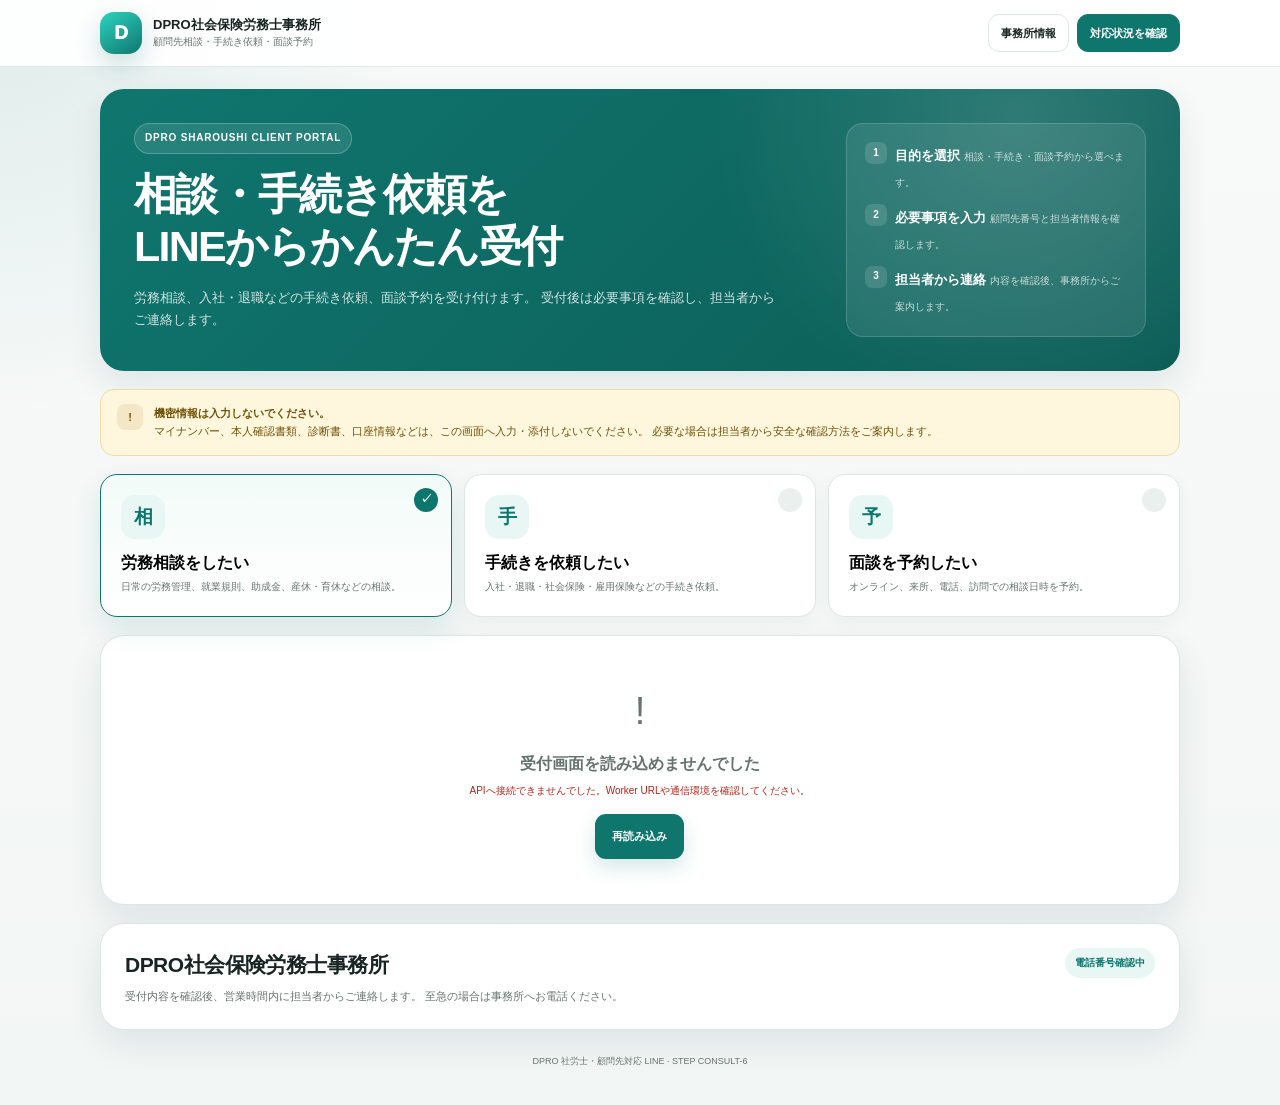
==== index.html @ cb468c81 "Add files via upload" ====
<!doctype html>
<html lang="ja">
<head>
  <meta charset="utf-8">
  <meta name="viewport" content="width=device-width, initial-scale=1, viewport-fit=cover">
  <meta name="theme-color" content="#0f766e">
  <meta name="description" content="DPRO社会保険労務士事務所の顧問先向け、労務相談・手続き依頼・面談予約受付画面です。">
  <title>DPRO 社労士・顧問先対応 LINE｜相談・手続き受付</title>
  <style>
    :root {
      color-scheme: light;
      --bg: #f3f7f7;
      --surface: #ffffff;
      --surface-soft: #f7faf9;
      --text: #172421;
      --muted: #66736f;
      --line: #dce7e4;
      --primary: #0f766e;
      --primary-dark: #0b5f58;
      --primary-soft: #e8f7f3;
      --accent: #2563eb;
      --accent-soft: #edf4ff;
      --success: #13795b;
      --success-soft: #e8f7f0;
      --warning: #a16207;
      --warning-soft: #fff7dd;
      --danger: #b42318;
      --danger-soft: #fff0ee;
      --shadow: 0 14px 34px rgba(15, 59, 54, .09);
      --radius-xl: 24px;
      --radius-lg: 18px;
      --radius-md: 13px;
      --content: 1080px;
    }

    * {
      box-sizing: border-box;
    }

    html {
      scroll-behavior: smooth;
    }

    body {
      margin: 0;
      min-width: 320px;
      background:
        radial-gradient(circle at top left, rgba(15, 118, 110, .10), transparent 26rem),
        linear-gradient(#f7faf9, #f2f6f5);
      color: var(--text);
      font-family:
        -apple-system, BlinkMacSystemFont, "Segoe UI", "Noto Sans JP",
        "Hiragino Kaku Gothic ProN", "Yu Gothic", Meiryo, sans-serif;
      line-height: 1.65;
    }

    button,
    input,
    select,
    textarea {
      font: inherit;
    }

    button,
    a,
    label {
      -webkit-tap-highlight-color: transparent;
    }

    a {
      color: inherit;
    }

    [hidden] {
      display: none !important;
    }

    .app {
      min-height: 100vh;
      padding-bottom: calc(36px + env(safe-area-inset-bottom));
    }

    .topbar {
      position: sticky;
      top: 0;
      z-index: 30;
      border-bottom: 1px solid rgba(220, 231, 228, .9);
      background: rgba(255, 255, 255, .92);
      backdrop-filter: blur(12px);
    }

    .topbar-inner {
      display: flex;
      align-items: center;
      justify-content: space-between;
      gap: 16px;
      width: min(var(--content), calc(100% - 28px));
      min-height: 66px;
      margin: 0 auto;
    }

    .brand {
      display: flex;
      align-items: center;
      gap: 11px;
      min-width: 0;
      text-decoration: none;
    }

    .brand-mark {
      display: grid;
      place-items: center;
      width: 42px;
      height: 42px;
      flex: 0 0 auto;
      border-radius: 14px;
      background: linear-gradient(145deg, #2dd4bf, #0f766e);
      color: #ffffff;
      box-shadow: 0 10px 24px rgba(15, 118, 110, .22);
      font-size: 19px;
      font-weight: 950;
    }

    .brand-copy {
      min-width: 0;
    }

    .brand-copy strong {
      display: block;
      overflow: hidden;
      font-size: 13px;
      line-height: 1.35;
      text-overflow: ellipsis;
      white-space: nowrap;
    }

    .brand-copy span {
      display: block;
      color: var(--muted);
      font-size: 10px;
    }

    .top-actions {
      display: flex;
      align-items: center;
      gap: 8px;
    }

    .top-link {
      display: inline-flex;
      align-items: center;
      gap: 7px;
      min-height: 38px;
      padding: 8px 12px;
      border: 1px solid var(--line);
      border-radius: 11px;
      background: #ffffff;
      color: var(--text);
      text-decoration: none;
      font-size: 11px;
      font-weight: 850;
    }

    .top-link.primary {
      border-color: var(--primary);
      background: var(--primary);
      color: #ffffff;
    }

    .hero {
      width: min(var(--content), calc(100% - 28px));
      margin: 22px auto 0;
      overflow: hidden;
      border-radius: var(--radius-xl);
      background:
        radial-gradient(circle at 85% 10%, rgba(255,255,255,.14), transparent 19rem),
        linear-gradient(135deg, #0f766e, #0c5d57);
      color: #ffffff;
      box-shadow: var(--shadow);
    }

    .hero-inner {
      display: grid;
      grid-template-columns: minmax(0, 1fr) 300px;
      gap: 26px;
      padding: 34px;
    }

    .hero-eyebrow {
      display: inline-flex;
      align-items: center;
      gap: 7px;
      margin-bottom: 14px;
      padding: 6px 10px;
      border: 1px solid rgba(255,255,255,.23);
      border-radius: 999px;
      background: rgba(255,255,255,.1);
      font-size: 10px;
      font-weight: 850;
      letter-spacing: .08em;
    }

    .hero h1 {
      margin: 0;
      font-size: clamp(27px, 4vw, 43px);
      line-height: 1.22;
      letter-spacing: -.04em;
    }

    .hero p {
      max-width: 650px;
      margin: 15px 0 0;
      color: rgba(255,255,255,.82);
      font-size: 13px;
    }

    .hero-note {
      align-self: stretch;
      display: grid;
      gap: 9px;
      align-content: center;
      padding: 18px;
      border: 1px solid rgba(255,255,255,.16);
      border-radius: 17px;
      background: rgba(255,255,255,.09);
    }

    .hero-note strong {
      font-size: 13px;
    }

    .hero-note span {
      color: rgba(255,255,255,.74);
      font-size: 10px;
    }

    .hero-note-item {
      display: flex;
      align-items: flex-start;
      gap: 8px;
    }

    .hero-note-dot {
      display: grid;
      place-items: center;
      width: 22px;
      height: 22px;
      flex: 0 0 auto;
      border-radius: 7px;
      background: rgba(255,255,255,.13);
      font-size: 10px;
      font-weight: 900;
    }

    .content {
      width: min(var(--content), calc(100% - 28px));
      margin: 18px auto 0;
    }

    .notice {
      display: flex;
      align-items: flex-start;
      gap: 11px;
      padding: 14px 16px;
      border: 1px solid #efdca1;
      border-radius: 14px;
      background: var(--warning-soft);
      color: #705007;
      font-size: 11px;
    }

    .notice-icon {
      display: grid;
      place-items: center;
      width: 26px;
      height: 26px;
      flex: 0 0 auto;
      border-radius: 8px;
      background: rgba(161,98,7,.11);
      font-weight: 900;
    }

    .purpose-grid {
      display: grid;
      grid-template-columns: repeat(3, minmax(0, 1fr));
      gap: 12px;
      margin-top: 18px;
    }

    .purpose-card {
      position: relative;
      min-width: 0;
      padding: 20px;
      border: 1px solid var(--line);
      border-radius: 17px;
      background: var(--surface);
      box-shadow: 0 6px 18px rgba(15, 59, 54, .045);
      cursor: pointer;
      text-align: left;
      transition: transform .16s ease, border-color .16s ease, box-shadow .16s ease;
    }

    .purpose-card:hover,
    .purpose-card:focus-visible {
      transform: translateY(-2px);
      border-color: #9ecdc4;
      box-shadow: 0 12px 26px rgba(15, 59, 54, .09);
      outline: none;
    }

    .purpose-card.active {
      border-color: var(--primary);
      background: linear-gradient(180deg, #f2fbf8, #ffffff);
      box-shadow: 0 12px 28px rgba(15,118,110,.12);
    }

    .purpose-icon {
      display: grid;
      place-items: center;
      width: 44px;
      height: 44px;
      border-radius: 14px;
      background: var(--primary-soft);
      color: var(--primary);
      font-size: 19px;
      font-weight: 900;
    }

    .purpose-card h2 {
      margin: 13px 0 5px;
      font-size: 16px;
      line-height: 1.4;
    }

    .purpose-card p {
      margin: 0;
      color: var(--muted);
      font-size: 10px;
    }

    .purpose-check {
      position: absolute;
      top: 13px;
      right: 13px;
      display: grid;
      place-items: center;
      width: 24px;
      height: 24px;
      border-radius: 50%;
      background: #eaf0ee;
      color: transparent;
      font-size: 12px;
      font-weight: 900;
    }

    .purpose-card.active .purpose-check {
      background: var(--primary);
      color: #ffffff;
    }

    .panel {
      margin-top: 18px;
      padding: 24px;
      border: 1px solid var(--line);
      border-radius: var(--radius-xl);
      background: var(--surface);
      box-shadow: var(--shadow);
    }

    .panel-header {
      display: flex;
      align-items: flex-start;
      justify-content: space-between;
      gap: 16px;
      margin-bottom: 20px;
    }

    .panel-header h2 {
      margin: 0;
      font-size: 21px;
      letter-spacing: -.025em;
    }

    .panel-header p {
      margin: 5px 0 0;
      color: var(--muted);
      font-size: 11px;
    }

    .step-badge {
      display: inline-flex;
      align-items: center;
      gap: 7px;
      flex: 0 0 auto;
      padding: 7px 10px;
      border-radius: 999px;
      background: var(--primary-soft);
      color: var(--primary);
      font-size: 10px;
      font-weight: 900;
    }

    .section {
      padding: 19px 0 4px;
      border-top: 1px solid #edf2f0;
    }

    .section:first-of-type {
      padding-top: 0;
      border-top: 0;
    }

    .section-title {
      display: flex;
      align-items: center;
      gap: 9px;
      margin-bottom: 13px;
    }

    .section-number {
      display: grid;
      place-items: center;
      width: 29px;
      height: 29px;
      flex: 0 0 auto;
      border-radius: 10px;
      background: var(--primary);
      color: #ffffff;
      font-size: 11px;
      font-weight: 900;
    }

    .section-title h3 {
      margin: 0;
      font-size: 15px;
    }

    .section-title span {
      display: block;
      color: var(--muted);
      font-size: 10px;
    }

    .form-grid {
      display: grid;
      grid-template-columns: repeat(2, minmax(0, 1fr));
      gap: 14px;
    }

    .form-grid.cols-3 {
      grid-template-columns: repeat(3, minmax(0, 1fr));
    }

    .field {
      min-width: 0;
    }

    .field.full {
      grid-column: 1 / -1;
    }

    .label {
      display: flex;
      align-items: center;
      gap: 7px;
      margin-bottom: 6px;
      font-size: 11px;
      font-weight: 850;
    }

    .required {
      padding: 2px 5px;
      border-radius: 5px;
      background: var(--danger-soft);
      color: var(--danger);
      font-size: 8px;
      font-weight: 900;
    }

    .optional {
      color: var(--muted);
      font-size: 9px;
      font-weight: 700;
    }

    .input,
    .select,
    .textarea {
      width: 100%;
      border: 1px solid #cddbd7;
      border-radius: 11px;
      background: #ffffff;
      color: var(--text);
      outline: none;
      transition: border-color .15s ease, box-shadow .15s ease;
    }

    .input,
    .select {
      min-height: 45px;
      padding: 10px 12px;
    }

    .textarea {
      min-height: 120px;
      padding: 11px 12px;
      resize: vertical;
    }

    .input:focus,
    .select:focus,
    .textarea:focus {
      border-color: var(--primary);
      box-shadow: 0 0 0 3px rgba(15,118,110,.11);
    }

    .input[readonly] {
      background: #f6f8f7;
      color: var(--muted);
    }

    .help {
      margin-top: 5px;
      color: var(--muted);
      font-size: 9px;
    }

    .quick-demo {
      display: flex;
      flex-wrap: wrap;
      align-items: center;
      gap: 8px;
      margin-bottom: 13px;
      padding: 12px;
      border: 1px dashed #a9cfc7;
      border-radius: 12px;
      background: #f5fbf9;
    }

    .quick-demo strong {
      margin-right: 2px;
      font-size: 10px;
    }

    .quick-btn {
      min-height: 34px;
      padding: 7px 10px;
      border: 1px solid #b9d7d1;
      border-radius: 9px;
      background: #ffffff;
      color: var(--primary-dark);
      cursor: pointer;
      font-size: 9px;
      font-weight: 850;
    }

    .quick-btn:hover {
      border-color: var(--primary);
    }

    .choice-grid {
      display: grid;
      grid-template-columns: repeat(3, minmax(0, 1fr));
      gap: 9px;
    }

    .choice-item {
      position: relative;
    }

    .choice-item input {
      position: absolute;
      opacity: 0;
      pointer-events: none;
    }

    .choice-item label {
      display: flex;
      align-items: center;
      justify-content: center;
      min-height: 46px;
      padding: 9px 10px;
      border: 1px solid #d4e0dd;
      border-radius: 11px;
      background: #ffffff;
      color: var(--text);
      cursor: pointer;
      font-size: 10px;
      font-weight: 800;
      text-align: center;
      transition: .15s ease;
    }

    .choice-item input:checked + label {
      border-color: var(--primary);
      background: var(--primary-soft);
      color: var(--primary-dark);
      box-shadow: inset 0 0 0 1px var(--primary);
    }

    .choice-item input:focus-visible + label {
      outline: 3px solid rgba(37,99,235,.17);
      outline-offset: 2px;
    }

    .document-box {
      margin-top: 12px;
      padding: 15px;
      border: 1px solid #cfe4df;
      border-radius: 13px;
      background: #f5fbf9;
    }

    .document-box h4 {
      margin: 0 0 5px;
      font-size: 12px;
    }

    .document-box p {
      margin: 0;
      color: var(--muted);
      font-size: 9px;
    }

    .document-list {
      display: grid;
      gap: 7px;
      margin: 12px 0 0;
      padding: 0;
      list-style: none;
    }

    .document-list li {
      display: flex;
      align-items: flex-start;
      gap: 8px;
      padding: 9px 10px;
      border: 1px solid #dfebe8;
      border-radius: 10px;
      background: #ffffff;
      font-size: 10px;
    }

    .document-list li::before {
      content: "✓";
      display: grid;
      place-items: center;
      width: 20px;
      height: 20px;
      flex: 0 0 auto;
      border-radius: 7px;
      background: var(--primary-soft);
      color: var(--primary);
      font-size: 10px;
      font-weight: 900;
    }

    .slot-status {
      margin-top: 9px;
      color: var(--muted);
      font-size: 10px;
      font-weight: 750;
    }

    .slot-grid {
      display: grid;
      grid-template-columns: repeat(4, minmax(0, 1fr));
      gap: 8px;
      margin-top: 10px;
    }

    .slot-btn {
      min-height: 42px;
      padding: 8px;
      border: 1px solid #d4e0dd;
      border-radius: 10px;
      background: #ffffff;
      cursor: pointer;
      font-size: 10px;
      font-weight: 850;
    }

    .slot-btn:hover {
      border-color: var(--primary);
      color: var(--primary);
    }

    .slot-btn.active {
      border-color: var(--primary);
      background: var(--primary);
      color: #ffffff;
      box-shadow: 0 7px 16px rgba(15,118,110,.18);
    }

    .agreement {
      display: flex;
      align-items: flex-start;
      gap: 10px;
      margin-top: 16px;
      padding: 14px;
      border: 1px solid var(--line);
      border-radius: 12px;
      background: var(--surface-soft);
    }

    .agreement input {
      width: 18px;
      height: 18px;
      flex: 0 0 auto;
      margin-top: 2px;
      accent-color: var(--primary);
    }

    .agreement label {
      font-size: 10px;
    }

    .agreement strong {
      display: block;
      margin-bottom: 2px;
      font-size: 11px;
    }

    .action-bar {
      position: sticky;
      bottom: 12px;
      z-index: 20;
      display: flex;
      align-items: center;
      justify-content: space-between;
      gap: 14px;
      margin-top: 20px;
      padding: 13px;
      border: 1px solid rgba(220,231,228,.95);
      border-radius: 16px;
      background: rgba(255,255,255,.93);
      box-shadow: 0 12px 30px rgba(15,59,54,.12);
      backdrop-filter: blur(12px);
    }

    .action-copy strong {
      display: block;
      font-size: 12px;
    }

    .action-copy span {
      color: var(--muted);
      font-size: 9px;
    }

    .btn {
      display: inline-flex;
      align-items: center;
      justify-content: center;
      gap: 8px;
      min-height: 45px;
      padding: 10px 16px;
      border: 1px solid transparent;
      border-radius: 11px;
      cursor: pointer;
      text-decoration: none;
      font-size: 11px;
      font-weight: 900;
      transition: transform .14s ease, background .14s ease, opacity .14s ease;
    }

    .btn:hover:not(:disabled) {
      transform: translateY(-1px);
    }

    .btn:disabled {
      opacity: .56;
      cursor: not-allowed;
    }

    .btn-primary {
      background: var(--primary);
      color: #ffffff;
      box-shadow: 0 8px 20px rgba(15,118,110,.18);
    }

    .btn-primary:hover:not(:disabled) {
      background: var(--primary-dark);
    }

    .btn-light {
      border-color: var(--line);
      background: #ffffff;
      color: var(--text);
    }

    .btn-accent {
      background: var(--accent);
      color: #ffffff;
    }

    .error-box {
      margin-top: 14px;
      padding: 13px 14px;
      border: 1px solid #f1bcb6;
      border-radius: 12px;
      background: var(--danger-soft);
      color: var(--danger);
      font-size: 10px;
      font-weight: 750;
    }

    .loading-panel {
      display: grid;
      place-items: center;
      min-height: 220px;
      color: var(--muted);
      text-align: center;
    }

    .spinner {
      width: 36px;
      height: 36px;
      margin: 0 auto 12px;
      border: 4px solid #dfeae7;
      border-top-color: var(--primary);
      border-radius: 50%;
      animation: spin .85s linear infinite;
    }

    @keyframes spin {
      to { transform: rotate(360deg); }
    }

    .success-panel {
      overflow: hidden;
      margin-top: 18px;
      border: 1px solid #a7dacd;
      border-radius: var(--radius-xl);
      background: #ffffff;
      box-shadow: var(--shadow);
    }

    .success-head {
      padding: 26px;
      background: linear-gradient(135deg, #ecfaf6, #ffffff);
      text-align: center;
    }

    .success-mark {
      display: grid;
      place-items: center;
      width: 62px;
      height: 62px;
      margin: 0 auto 12px;
      border-radius: 20px;
      background: var(--success);
      color: #ffffff;
      box-shadow: 0 12px 28px rgba(19,121,91,.22);
      font-size: 27px;
      font-weight: 950;
    }

    .success-head h2 {
      margin: 0;
      font-size: 23px;
    }

    .success-head p {
      margin: 7px 0 0;
      color: var(--muted);
      font-size: 11px;
    }

    .success-body {
      padding: 22px;
    }

    .summary-grid {
      display: grid;
      grid-template-columns: repeat(2, minmax(0, 1fr));
      gap: 10px;
    }

    .summary-item {
      padding: 12px;
      border: 1px solid #e0eae7;
      border-radius: 11px;
      background: var(--surface-soft);
    }

    .summary-item span {
      display: block;
      color: var(--muted);
      font-size: 9px;
      font-weight: 750;
    }

    .summary-item strong {
      display: block;
      overflow-wrap: anywhere;
      margin-top: 3px;
      font-size: 11px;
    }

    .message-preview {
      margin-top: 14px;
      padding: 14px;
      border: 1px solid #dfe8e6;
      border-radius: 12px;
      background: #f8faf9;
    }

    .message-preview-header {
      display: flex;
      align-items: center;
      justify-content: space-between;
      gap: 10px;
      margin-bottom: 8px;
    }

    .message-preview-header strong {
      font-size: 11px;
    }

    .message-preview pre {
      margin: 0;
      white-space: pre-wrap;
      word-break: break-word;
      font: inherit;
      color: #34423f;
      font-size: 10px;
      line-height: 1.8;
    }

    .success-actions {
      display: flex;
      flex-wrap: wrap;
      gap: 9px;
      margin-top: 15px;
    }

    .footer {
      width: min(var(--content), calc(100% - 28px));
      margin: 24px auto 0;
      color: var(--muted);
      font-size: 9px;
      text-align: center;
    }

    @media (max-width: 800px) {
      .hero-inner {
        grid-template-columns: 1fr;
      }

      .hero-note {
        grid-template-columns: repeat(3, minmax(0, 1fr));
      }

      .purpose-grid {
        grid-template-columns: 1fr;
      }

      .purpose-card {
        display: grid;
        grid-template-columns: 44px minmax(0, 1fr);
        column-gap: 12px;
        align-items: center;
      }

      .purpose-card h2 {
        margin: 0 0 4px;
      }

      .purpose-card p {
        grid-column: 2;
      }

      .form-grid.cols-3 {
        grid-template-columns: 1fr 1fr;
      }

      .choice-grid {
        grid-template-columns: repeat(2, minmax(0, 1fr));
      }

      .slot-grid {
        grid-template-columns: repeat(3, minmax(0, 1fr));
      }
    }

    @media (max-width: 560px) {
      .topbar-inner {
        min-height: 60px;
      }

      .brand-copy span {
        display: none;
      }

      .top-link:not(.primary) {
        display: none;
      }

      .hero {
        margin-top: 12px;
      }

      .hero-inner {
        padding: 23px;
      }

      .hero-note {
        grid-template-columns: 1fr;
      }

      .content,
      .hero,
      .footer {
        width: min(100% - 20px, var(--content));
      }

      .panel {
        padding: 18px 15px;
        border-radius: 18px;
      }

      .panel-header {
        display: block;
      }

      .step-badge {
        margin-top: 8px;
      }

      .form-grid,
      .form-grid.cols-3 {
        grid-template-columns: 1fr;
      }

      .choice-grid {
        grid-template-columns: 1fr 1fr;
      }

      .slot-grid {
        grid-template-columns: repeat(2, minmax(0, 1fr));
      }

      .action-bar {
        display: block;
        bottom: 8px;
      }

      .action-copy {
        margin-bottom: 9px;
      }

      .action-bar .btn {
        width: 100%;
      }

      .summary-grid {
        grid-template-columns: 1fr;
      }

      .success-actions .btn {
        flex: 1 1 100%;
      }
    }
  </style>
</head>
<body>
  <div class="app">
    <header class="topbar">
      <div class="topbar-inner">
        <a class="brand" href="./index.html">
          <div class="brand-mark">D</div>
          <div class="brand-copy">
            <strong id="brand-office-name">DPRO社会保険労務士事務所</strong>
            <span>顧問先相談・手続き依頼・面談予約</span>
          </div>
        </a>

        <div class="top-actions">
          <a class="top-link" id="contact-office-link" href="#contact-info">事務所情報</a>
          <a class="top-link primary" id="member-link" href="./member.html">対応状況を確認</a>
        </div>
      </div>
    </header>

    <section class="hero">
      <div class="hero-inner">
        <div>
          <div class="hero-eyebrow">DPRO SHAROUSHI CLIENT PORTAL</div>
          <h1>相談・手続き依頼を<br>LINEからかんたん受付</h1>
          <p>
            労務相談、入社・退職などの手続き依頼、面談予約を受け付けます。
            受付後は必要事項を確認し、担当者からご連絡します。
          </p>
        </div>

        <div class="hero-note">
          <div class="hero-note-item">
            <div class="hero-note-dot">1</div>
            <div>
              <strong>目的を選択</strong>
              <span>相談・手続き・面談予約から選べます。</span>
            </div>
          </div>
          <div class="hero-note-item">
            <div class="hero-note-dot">2</div>
            <div>
              <strong>必要事項を入力</strong>
              <span>顧問先番号と担当者情報を確認します。</span>
            </div>
          </div>
          <div class="hero-note-item">
            <div class="hero-note-dot">3</div>
            <div>
              <strong>担当者から連絡</strong>
              <span>内容を確認後、事務所からご案内します。</span>
            </div>
          </div>
        </div>
      </div>
    </section>

    <main class="content">
      <div class="notice" id="privacy-notice">
        <div class="notice-icon">!</div>
        <div>
          <strong>機密情報は入力しないでください。</strong><br>
          マイナンバー、本人確認書類、診断書、口座情報などは、この画面へ入力・添付しないでください。
          必要な場合は担当者から安全な確認方法をご案内します。
        </div>
      </div>

      <section class="purpose-grid" aria-label="受付内容を選択">
        <button class="purpose-card active" type="button" data-purpose="consultation">
          <span class="purpose-check">✓</span>
          <span class="purpose-icon">相</span>
          <h2>労務相談をしたい</h2>
          <p>日常の労務管理、就業規則、助成金、産休・育休などの相談。</p>
        </button>

        <button class="purpose-card" type="button" data-purpose="procedure">
          <span class="purpose-check">✓</span>
          <span class="purpose-icon">手</span>
          <h2>手続きを依頼したい</h2>
          <p>入社・退職・社会保険・雇用保険などの手続き依頼。</p>
        </button>

        <button class="purpose-card" type="button" data-purpose="appointment">
          <span class="purpose-check">✓</span>
          <span class="purpose-icon">予</span>
          <h2>面談を予約したい</h2>
          <p>オンライン、来所、電話、訪問での相談日時を予約。</p>
        </button>
      </section>

      <section class="panel" id="main-panel">
        <div id="loading-panel" class="loading-panel">
          <div>
            <div class="spinner"></div>
            <strong>受付画面を準備しています</strong>
            <div style="margin-top:5px;font-size:10px">事務所設定を読み込んでいます。</div>
          </div>
        </div>

        <form id="request-form" hidden novalidate>
          <div class="panel-header">
            <div>
              <h2 id="form-title">労務相談受付</h2>
              <p id="form-description">相談内容を事前にお知らせください。</p>
            </div>
            <div class="step-badge" id="form-purpose-badge">労務相談</div>
          </div>

          <section class="section">
            <div class="section-title">
              <div class="section-number">1</div>
              <div>
                <h3>顧問先・ご担当者情報</h3>
                <span>顧問先番号と連絡先を入力してください。</span>
              </div>
            </div>

            <div class="quick-demo">
              <strong>営業デモ入力：</strong>
              <button class="quick-btn" type="button" data-demo-company="1">株式会社サンプル建設</button>
              <button class="quick-btn" type="button" data-demo-company="2">DPRO美容室</button>
              <button class="quick-btn" type="button" data-demo-company="3">山田商事株式会社</button>
              <button class="quick-btn" type="button" id="clear-identity-btn">入力を消去</button>
            </div>

            <div class="form-grid cols-3">
              <div class="field">
                <label class="label" for="company-code">
                  顧問先番号 <span class="required">必須</span>
                </label>
                <input class="input" id="company-code" name="company_code" autocomplete="organization" placeholder="例：SR-COMPANY-001" required>
                <div class="help">事務所から案内された顧問先番号です。</div>
              </div>

              <div class="field">
                <label class="label" for="contact-name">
                  ご担当者氏名 <span class="required">必須</span>
                </label>
                <input class="input" id="contact-name" name="contact_name" autocomplete="name" placeholder="例：佐藤 太郎" required>
              </div>

              <div class="field">
                <label class="label" for="contact-phone">
                  電話番号 <span class="required">必須</span>
                </label>
                <input class="input" id="contact-phone" name="phone" type="tel" inputmode="tel" autocomplete="tel" placeholder="例：090-9999-1111" required>
                <div class="help">ハイフンあり・なし、全角でも入力できます。</div>
              </div>

              <div class="field">
                <label class="label" for="department">
                  部署 <span class="optional">任意</span>
                </label>
                <input class="input" id="department" name="department" autocomplete="organization-title" placeholder="例：総務部">
              </div>

              <div class="field">
                <label class="label" for="position-name">
                  役職 <span class="optional">任意</span>
                </label>
                <input class="input" id="position-name" name="position_name" placeholder="例：総務課長">
              </div>

              <div class="field">
                <label class="label" for="contact-email">
                  メールアドレス <span class="optional">任意</span>
                </label>
                <input class="input" id="contact-email" name="email" type="email" autocomplete="email" placeholder="example@company.jp">
              </div>
            </div>
          </section>

          <section class="section" id="consultation-section">
            <div class="section-title">
              <div class="section-number">2</div>
              <div>
                <h3>相談内容</h3>
                <span>現在の状況と相談したい内容を入力してください。</span>
              </div>
            </div>

            <div class="form-grid">
              <div class="field">
                <label class="label" for="consultation-category">
                  相談分類 <span class="required">必須</span>
                </label>
                <select class="select" id="consultation-category" name="category_code" required>
                  <option value="">読み込み中...</option>
                </select>
              </div>

              <div class="field">
                <label class="label" for="urgency">
                  緊急度 <span class="required">必須</span>
                </label>
                <select class="select" id="urgency" name="urgency">
                  <option value="normal">通常</option>
                  <option value="high">早めに確認してほしい</option>
                  <option value="urgent">至急</option>
                  <option value="low">急ぎではない</option>
                </select>
              </div>

              <div class="field">
                <label class="label" for="preferred-response-date">
                  希望回答日 <span class="optional">任意</span>
                </label>
                <input class="input" id="preferred-response-date" name="preferred_response_date" type="date">
              </div>

              <div class="field">
                <label class="label">希望連絡方法</label>
                <div class="choice-grid">
                  <div class="choice-item">
                    <input id="contact-line" type="radio" name="preferred_contact_method" value="line" checked>
                    <label for="contact-line">LINE</label>
                  </div>
                  <div class="choice-item">
                    <input id="contact-phone-method" type="radio" name="preferred_contact_method" value="phone">
                    <label for="contact-phone-method">電話</label>
                  </div>
                  <div class="choice-item">
                    <input id="contact-meeting" type="radio" name="preferred_contact_method" value="meeting">
                    <label for="contact-meeting">面談</label>
                  </div>
                </div>
              </div>

              <div class="field full">
                <label class="label" for="consultation-title">
                  相談タイトル <span class="required">必須</span>
                </label>
                <input class="input" id="consultation-title" name="consultation_title" placeholder="例：就業規則の見直しについて" required>
              </div>

              <div class="field full">
                <label class="label" for="consultation-details">
                  相談内容 <span class="required">必須</span>
                </label>
                <textarea class="textarea" id="consultation-details" name="consultation_details" placeholder="現在の状況、確認したいこと、希望する対応時期などをご入力ください。" required></textarea>
              </div>
            </div>
          </section>

          <section class="section" id="procedure-section" hidden>
            <div class="section-title">
              <div class="section-number">2</div>
              <div>
                <h3>手続き依頼内容</h3>
                <span>手続き種別と対象者の基本情報を入力してください。</span>
              </div>
            </div>

            <div class="form-grid cols-3">
              <div class="field">
                <label class="label" for="procedure-type">
                  手続き種別 <span class="required">必須</span>
                </label>
                <select class="select" id="procedure-type" name="procedure_code">
                  <option value="">読み込み中...</option>
                </select>
              </div>

              <div class="field">
                <label class="label" for="employee-name">
                  対象者氏名 <span class="required">必須</span>
                </label>
                <input class="input" id="employee-name" name="employee_name" placeholder="例：鈴木 健">
              </div>

              <div class="field">
                <label class="label" for="employment-type">
                  雇用区分 <span class="optional">任意</span>
                </label>
                <select class="select" id="employment-type" name="employment_type">
                  <option value="">選択してください</option>
                  <option value="正社員">正社員</option>
                  <option value="契約社員">契約社員</option>
                  <option value="パート・アルバイト">パート・アルバイト</option>
                  <option value="役員">役員</option>
                  <option value="その他">その他</option>
                </select>
              </div>

              <div class="field">
                <label class="label" for="effective-date">
                  入社日・退職日・変更日 <span class="required">必須</span>
                </label>
                <input class="input" id="effective-date" name="effective_date" type="date">
              </div>

              <div class="field">
                <label class="label" for="client-due-date">
                  希望期限 <span class="optional">任意</span>
                </label>
                <input class="input" id="client-due-date" name="client_requested_due_date" type="date">
              </div>

              <div class="field">
                <label class="label" for="procedure-title">
                  依頼タイトル <span class="optional">自動入力可</span>
                </label>
                <input class="input" id="procedure-title" name="procedure_title" placeholder="例：鈴木 健様 入社手続き">
              </div>

              <div class="field full">
                <label class="label" for="procedure-details">
                  依頼内容・補足 <span class="optional">任意</span>
                </label>
                <textarea class="textarea" id="procedure-details" name="request_details" placeholder="現在分かっている内容、確認してほしいこと、準備できている情報などをご入力ください。"></textarea>
              </div>
            </div>

            <div class="document-box">
              <h4>必要事項の仮案内</h4>
              <p id="document-notice">
                以下は一般的なご案内です。対象者の状況により追加確認が必要になる場合があります。
              </p>
              <ul class="document-list" id="document-preview">
                <li>手続き種別を選択すると、主な確認事項を表示します。</li>
              </ul>
            </div>
          </section>

          <section class="section" id="appointment-section" hidden>
            <div class="section-title">
              <div class="section-number">2</div>
              <div>
                <h3>面談予約内容</h3>
                <span>相談方法、希望日、空き時間を選択してください。</span>
              </div>
            </div>

            <div class="form-grid cols-3">
              <div class="field">
                <label class="label" for="service-id">
                  相談メニュー <span class="required">必須</span>
                </label>
                <select class="select" id="service-id" name="service_id">
                  <option value="">読み込み中...</option>
                </select>
              </div>

              <div class="field">
                <label class="label" for="appointment-staff">
                  担当希望 <span class="optional">任意</span>
                </label>
                <select class="select" id="appointment-staff" name="assigned_staff_id">
                  <option value="">おまかせ</option>
                </select>
              </div>

              <div class="field">
                <label class="label" for="appointment-date">
                  希望日 <span class="required">必須</span>
                </label>
                <input class="input" id="appointment-date" name="appointment_date" type="date">
              </div>

              <div class="field full">
                <label class="label" for="appointment-agenda">
                  相談したい内容 <span class="required">必須</span>
                </label>
                <textarea class="textarea" id="appointment-agenda" name="agenda" placeholder="面談で相談したい内容をご入力ください。"></textarea>
              </div>
            </div>

            <div class="slot-status" id="slot-status">
              相談メニューと希望日を選択すると、空き時間を表示します。
            </div>
            <div class="slot-grid" id="slot-grid"></div>
          </section>

          <section class="section">
            <div class="section-title">
              <div class="section-number">3</div>
              <div>
                <h3>確認・送信</h3>
                <span>入力内容と注意事項をご確認ください。</span>
              </div>
            </div>

            <div class="agreement">
              <input id="privacy-agreement" name="privacy_agreement" type="checkbox" required>
              <label for="privacy-agreement">
                <strong>注意事項を確認しました</strong>
                マイナンバー、本人確認書類、診断書、口座情報などの高度な機密情報は入力していません。
                必要書類の案内は一般的な内容であり、最終確認は担当者が行うことに同意します。
              </label>
            </div>

            <div class="error-box" id="form-error" hidden aria-live="polite"></div>
          </section>

          <div class="action-bar">
            <div class="action-copy">
              <strong id="submit-action-title">労務相談を送信</strong>
              <span>送信後、受付番号と確認文面を表示します。</span>
            </div>
            <button class="btn btn-primary" id="submit-btn" type="submit">相談内容を送信する</button>
          </div>
        </form>
      </section>

      <section class="success-panel" id="success-panel" hidden>
        <div class="success-head">
          <div class="success-mark">✓</div>
          <h2 id="success-title">受付が完了しました</h2>
          <p id="success-description">内容を確認後、担当者からご連絡します。</p>
        </div>

        <div class="success-body">
          <div class="summary-grid" id="success-summary"></div>

          <div class="document-box" id="success-documents" hidden>
            <h4>必要事項・書類の仮案内</h4>
            <p>
              内容により追加の確認が必要になる場合があります。マイナンバー等はこの画面から送らないでください。
            </p>
            <ul class="document-list" id="success-document-list"></ul>
          </div>

          <div class="message-preview">
            <div class="message-preview-header">
              <strong>LINEで確認するための文面</strong>
              <button class="btn btn-light" id="copy-message-btn" type="button">文面をコピー</button>
            </div>
            <pre id="success-message"></pre>
          </div>

          <div class="success-actions">
            <a class="btn btn-accent" id="success-member-link" href="./member.html">対応状況を確認する</a>
            <button class="btn btn-light" id="new-request-btn" type="button">別の受付を行う</button>
            <a class="btn btn-light" id="success-home-link" href="./index.html">トップへ戻る</a>
          </div>
        </div>
      </section>

      <section class="panel" id="contact-info">
        <div class="panel-header" style="margin-bottom:0">
          <div>
            <h2 id="contact-office-name">DPRO社会保険労務士事務所</h2>
            <p>
              受付内容を確認後、営業時間内に担当者からご連絡します。
              至急の場合は事務所へお電話ください。
            </p>
          </div>
          <div class="step-badge" id="office-phone-badge">電話番号確認中</div>
        </div>
      </section>
    </main>

    <footer class="footer">
      DPRO 社労士・顧問先対応 LINE · STEP CONSULT-6
    </footer>
  </div>

  <script src="./config.js?v=CONSULT-4-CONFIG-20260714"></script>
  <script>
    (() => {
      "use strict";

      const state = {
        purpose: "consultation",
        config: null,
        options: null,
        selectedSlot: null,
        availability: null,
        submitting: false,
        lastResult: null,
      };

      const demoCompanies = {
        "1": {
          company_code: "SR-COMPANY-001",
          contact_name: "佐藤 太郎",
          phone: "090-9999-1111",
          department: "総務部",
          position_name: "総務課長",
          email: "sato@sample-kensetsu.example",
        },
        "2": {
          company_code: "SR-COMPANY-002",
          contact_name: "田中 美咲",
          phone: "090-9999-2222",
          department: "本部",
          position_name: "代表",
          email: "tanaka@dpro-salon.example",
        },
        "3": {
          company_code: "SR-COMPANY-003",
          contact_name: "山本 一郎",
          phone: "090-9999-3333",
          department: "人事部",
          position_name: "人事部長",
          email: "yamamoto@yamada-shoji.example",
        },
      };

      const documentGuides = {
        hire: [
          "氏名・ふりがな・生年月日",
          "入社日・雇用区分",
          "所定労働時間・給与などの雇用条件",
          "扶養家族の有無",
          "前職の雇用保険情報の有無",
          "マイナンバーは別途安全な方法で確認します",
        ],
        leave: [
          "氏名・退職日",
          "最終出勤日",
          "退職理由",
          "離職票希望の有無",
          "有給休暇の消化状況",
        ],
        social_insurance_join: [
          "対象者の基本情報",
          "加入予定日",
          "雇用条件",
          "扶養家族の有無",
          "マイナンバーは別途安全な方法で確認します",
        ],
        social_insurance_loss: [
          "対象者の基本情報",
          "資格喪失日",
          "退職・変更理由",
          "保険証等の返却状況",
        ],
        employment_insurance_join: [
          "対象者の基本情報",
          "入社日・雇用条件",
          "前職の雇用保険加入状況",
        ],
        employment_insurance_loss: [
          "対象者の基本情報",
          "退職日・退職理由",
          "離職票希望の有無",
        ],
        dependent_change: [
          "対象者氏名・続柄",
          "扶養開始日または削除日",
          "収入状況",
          "同居・別居の状況",
        ],
        maternity_childcare: [
          "対象者氏名",
          "出産予定日",
          "休業開始予定日",
          "復職予定日",
          "会社の連絡担当者",
        ],
        workers_compensation: [
          "対象者氏名",
          "発生日・発生場所",
          "発生状況",
          "受診状況",
          "詳細な健康情報や診断書はこの画面へ送らないでください",
        ],
        other: [
          "手続きの対象者",
          "基準となる日付",
          "現在分かっている内容",
          "希望する対応期限",
        ],
      };

      const $ = (selector) => document.querySelector(selector);
      const $$ = (selector) => [...document.querySelectorAll(selector)];

      function app() {
        if (!window.DPRO_CONSULT) {
          throw new Error("config.jsを読み込めませんでした。");
        }
        return window.DPRO_CONSULT;
      }

      function showError(message) {
        const box = $("#form-error");
        box.textContent = message;
        box.hidden = false;
        box.scrollIntoView({ behavior: "smooth", block: "center" });
      }

      function clearError() {
        $("#form-error").hidden = true;
        $("#form-error").textContent = "";
      }

      function getFormData() {
        const form = $("#request-form");
        const data = Object.fromEntries(new FormData(form).entries());

        data.company_code = data.company_code?.trim();
        data.contact_name = data.contact_name?.trim();
        data.phone = data.phone?.trim();
        data.department = data.department?.trim() || null;
        data.position_name = data.position_name?.trim() || null;
        data.email = data.email?.trim() || null;
        data.line_user_id =
          app().getQueryParam("line_user_id") ||
          app().getStoredValue(app().STORAGE_KEYS.LINE_USER_ID) ||
          null;

        return data;
      }

      function setPurpose(purpose, options = {}) {
        state.purpose = purpose;
        state.selectedSlot = null;
        state.availability = null;

        $$(".purpose-card").forEach((card) => {
          card.classList.toggle("active", card.dataset.purpose === purpose);
        });

        $("#consultation-section").hidden = purpose !== "consultation";
        $("#procedure-section").hidden = purpose !== "procedure";
        $("#appointment-section").hidden = purpose !== "appointment";

        const texts = {
          consultation: {
            title: "労務相談受付",
            description: "相談内容を事前にお知らせください。",
            badge: "労務相談",
            action: "労務相談を送信",
            button: "相談内容を送信する",
          },
          procedure: {
            title: "手続き依頼受付",
            description: "入社・退職などの手続き内容をお知らせください。",
            badge: "手続き依頼",
            action: "手続き依頼を送信",
            button: "手続き依頼を送信する",
          },
          appointment: {
            title: "面談予約受付",
            description: "相談方法と空き時間を選択してください。",
            badge: "面談予約",
            action: "面談予約を送信",
            button: "面談予約を送信する",
          },
        };

        const text = texts[purpose];
        $("#form-title").textContent = text.title;
        $("#form-description").textContent = text.description;
        $("#form-purpose-badge").textContent = text.badge;
        $("#submit-action-title").textContent = text.action;
        $("#submit-btn").textContent = text.button;

        if (!options.noScroll) {
          $("#main-panel").scrollIntoView({ behavior: "smooth", block: "start" });
        }

        clearError();
      }

      function fillDemoCompany(key) {
        const demo = demoCompanies[key];
        if (!demo) return;

        $("#company-code").value = demo.company_code;
        $("#contact-name").value = demo.contact_name;
        $("#contact-phone").value = demo.phone;
        $("#department").value = demo.department;
        $("#position-name").value = demo.position_name;
        $("#contact-email").value = demo.email;

        app().showToast("営業デモ用の顧問先情報を入力しました。", {
          type: "info",
        });
      }

      function clearIdentity() {
        [
          "#company-code",
          "#contact-name",
          "#contact-phone",
          "#department",
          "#position-name",
          "#contact-email",
        ].forEach((selector) => {
          $(selector).value = "";
        });

        app().showToast("顧問先情報を消去しました。", { type: "warning" });
      }

      function renderOptions() {
        const consultationSelect = $("#consultation-category");
        consultationSelect.innerHTML = `
          <option value="">相談分類を選択してください</option>
          ${(state.options.consultation_categories || [])
            .map(
              (item) =>
                `<option value="${app().escapeHtml(item.category_code)}">${app().escapeHtml(item.category_name)}</option>`
            )
            .join("")}
        `;

        const procedureSelect = $("#procedure-type");
        procedureSelect.innerHTML = `
          <option value="">手続き種別を選択してください</option>
          ${(state.options.procedure_types || [])
            .map(
              (item) =>
                `<option value="${app().escapeHtml(item.procedure_code)}">${app().escapeHtml(item.procedure_name)}</option>`
            )
            .join("")}
        `;

        const serviceSelect = $("#service-id");
        serviceSelect.innerHTML = `
          <option value="">相談メニューを選択してください</option>
          ${(state.options.services || [])
            .map(
              (item) =>
                `<option value="${app().escapeHtml(item.id)}" data-method="${app().escapeHtml(item.consultation_method)}">${app().escapeHtml(item.service_name)}</option>`
            )
            .join("")}
        `;

        const staffSelect = $("#appointment-staff");
        staffSelect.innerHTML = `
          <option value="">おまかせ</option>
          ${(state.options.staff || [])
            .map(
              (item) =>
                `<option value="${app().escapeHtml(item.id)}">${app().escapeHtml(item.staff_name)}</option>`
            )
            .join("")}
        `;
      }

      function renderDocumentGuide() {
        const code = $("#procedure-type").value;
        const list = documentGuides[code] || [
          "手続き種別を選択すると、主な確認事項を表示します。",
        ];

        $("#document-preview").innerHTML = list
          .map((item) => `<li>${app().escapeHtml(item)}</li>`)
          .join("");
      }

      async function loadAvailability() {
        const serviceId = $("#service-id").value;
        const date = $("#appointment-date").value;
        const staffId = $("#appointment-staff").value;

        state.selectedSlot = null;
        state.availability = null;
        $("#slot-grid").innerHTML = "";

        if (!serviceId || !date) {
          $("#slot-status").textContent =
            "相談メニューと希望日を選択すると、空き時間を表示します。";
          return;
        }

        if (app().isPastDate(date)) {
          $("#slot-status").textContent = "過去の日付は選択できません。";
          return;
        }

        $("#slot-status").textContent = "空き時間を確認しています...";

        try {
          const result = await app().apiFetch(
            app().API_ENDPOINTS.PUBLIC_AVAILABILITY,
            {
              query: {
                service_id: serviceId,
                date,
                staff_id: staffId || undefined,
              },
            }
          );

          state.availability = result;
          const slots = result.slots || [];

          if (!result.is_open) {
            $("#slot-status").textContent =
              result.reason || "この日は受付していません。";
            return;
          }

          if (slots.length === 0) {
            $("#slot-status").textContent =
              result.reason || "選択できる空き時間がありません。";
            return;
          }

          $("#slot-status").textContent =
            `${slots.length}件の空き時間があります。希望時間を選択してください。`;

          $("#slot-grid").innerHTML = slots
            .map(
              (slot, index) => `
                <button
                  class="slot-btn"
                  type="button"
                  data-slot-index="${index}"
                >
                  ${app().escapeHtml(slot.time)}
                </button>
              `
            )
            .join("");
        } catch (error) {
          $("#slot-status").textContent =
            error?.message || "空き時間を取得できませんでした。";
        }
      }

      function selectSlot(index) {
        const slot = state.availability?.slots?.[Number(index)];
        if (!slot) return;

        state.selectedSlot = slot;

        $$(".slot-btn").forEach((button) => {
          button.classList.toggle(
            "active",
            Number(button.dataset.slotIndex) === Number(index)
          );
        });

        $("#slot-status").textContent =
          `${app().formatDate(slot.start_at)} ${app().formatTime(slot.start_at)}を選択中です。`;
      }

      function validateCommon(data) {
        if (!data.company_code) {
          throw new Error("顧問先番号を入力してください。");
        }
        if (!data.contact_name) {
          throw new Error("ご担当者氏名を入力してください。");
        }
        if (!data.phone) {
          throw new Error("電話番号を入力してください。");
        }
        if (!app().normalizePhone(data.phone)) {
          throw new Error("電話番号を確認してください。");
        }
        if (!$("#privacy-agreement").checked) {
          throw new Error("注意事項を確認し、同意欄へチェックしてください。");
        }
      }

      function buildConsultationPayload(data) {
        validateCommon(data);

        if (!data.category_code) {
          throw new Error("相談分類を選択してください。");
        }
        if (!data.consultation_title?.trim()) {
          throw new Error("相談タイトルを入力してください。");
        }
        if (!data.consultation_details?.trim()) {
          throw new Error("相談内容を入力してください。");
        }

        return {
          company_code: data.company_code,
          contact_name: data.contact_name,
          phone: data.phone,
          department: data.department,
          position_name: data.position_name,
          email: data.email,
          line_user_id: data.line_user_id,
          category_code: data.category_code,
          title: data.consultation_title.trim(),
          consultation_details: data.consultation_details.trim(),
          urgency: data.urgency || "normal",
          preferred_response_date: data.preferred_response_date || null,
          preferred_contact_method:
            data.preferred_contact_method || "line",
        };
      }

      function buildProcedurePayload(data) {
        validateCommon(data);

        if (!data.procedure_code) {
          throw new Error("手続き種別を選択してください。");
        }
        if (!data.employee_name?.trim()) {
          throw new Error("手続き対象者氏名を入力してください。");
        }
        if (!data.effective_date) {
          throw new Error("入社日・退職日・変更日を入力してください。");
        }

        const procedureName =
          $("#procedure-type").selectedOptions[0]?.textContent || "手続き";

        return {
          company_code: data.company_code,
          contact_name: data.contact_name,
          phone: data.phone,
          department: data.department,
          position_name: data.position_name,
          email: data.email,
          line_user_id: data.line_user_id,
          procedure_code: data.procedure_code,
          employee_name: data.employee_name.trim(),
          employment_type: data.employment_type || null,
          effective_date: data.effective_date,
          client_requested_due_date: data.client_requested_due_date || null,
          title:
            data.procedure_title?.trim() ||
            `${data.employee_name.trim()}様 ${procedureName}`,
          request_details: data.request_details?.trim() || null,
        };
      }

      function buildAppointmentPayload(data) {
        validateCommon(data);

        if (!data.service_id) {
          throw new Error("相談メニューを選択してください。");
        }
        if (!state.selectedSlot) {
          throw new Error("空き時間を選択してください。");
        }
        if (!data.agenda?.trim()) {
          throw new Error("相談したい内容を入力してください。");
        }

        const selectedOption = $("#service-id").selectedOptions[0];

        return {
          company_code: data.company_code,
          contact_name: data.contact_name,
          phone: data.phone,
          department: data.department,
          position_name: data.position_name,
          email: data.email,
          line_user_id: data.line_user_id,
          service_id: data.service_id,
          assigned_staff_id: data.assigned_staff_id || null,
          method: selectedOption?.dataset.method || "online",
          start_at: state.selectedSlot.start_at,
          end_at: state.selectedSlot.end_at,
          agenda: data.agenda.trim(),
          customer_notes: null,
        };
      }

      function createMemberUrl(data) {
        return app().buildPageUrl("MEMBER", {
          company_code: data.company_code,
          phone: app().normalizePhone(data.phone),
          line_user_id: data.line_user_id || undefined,
        });
      }

      function saveIdentity(data) {
        app().setStoredValue(app().STORAGE_KEYS.COMPANY_CODE, data.company_code);
        app().setStoredValue(
          app().STORAGE_KEYS.CONTACT_PHONE,
          app().normalizePhone(data.phone)
        );

        if (data.line_user_id) {
          app().setStoredValue(
            app().STORAGE_KEYS.LINE_USER_ID,
            data.line_user_id
          );
        }
      }

      function formatSuccessMessage(result, data) {
        if (state.purpose === "consultation") {
          const item = result.consultation;
          return `${data.contact_name}様

労務相談を受け付けました。
受付番号：${item.consultation_code}
相談内容：${item.title}
現在の状況：${item.status_label}

内容を確認し、担当者よりご連絡いたします。`;
        }

        if (state.purpose === "procedure") {
          const item = result.procedure_request;
          return `${data.contact_name}様

手続き依頼を受け付けました。
受付番号：${item.procedure_request_code}
依頼内容：${item.title}
現在の状況：${item.status_label}

必要事項を確認し、担当者よりご連絡いたします。
マイナンバー等の高度な機密情報は、この画面やLINEへ送信しないでください。`;
        }

        const item = result.appointment;
        return `${data.contact_name}様

面談予約を受け付けました。
予約番号：${item.appointment_code}
相談メニュー：${item.service_name}
日時：${app().formatDateTime(item.start_at)}
方法：${item.method}
現在の状況：${item.status_label}

内容を確認し、担当者よりご連絡いたします。`;
      }

      function showSuccess(result, data) {
        state.lastResult = { result, data };

        $("#main-panel").hidden = true;
        $("#success-panel").hidden = false;

        const summary = [];

        if (state.purpose === "consultation") {
          const item = result.consultation;
          $("#success-title").textContent = "労務相談を受け付けました";
          $("#success-description").textContent =
            "内容を確認後、担当者からご連絡します。";
          summary.push(
            ["受付番号", item.consultation_code],
            ["相談タイトル", item.title],
            ["現在の状況", item.status_label],
            ["顧問先", item.company_name],
            ["ご担当者", item.contact_name]
          );
        } else if (state.purpose === "procedure") {
          const item = result.procedure_request;
          $("#success-title").textContent = "手続き依頼を受け付けました";
          $("#success-description").textContent =
            "必要事項を確認後、担当者からご連絡します。";
          summary.push(
            ["受付番号", item.procedure_request_code],
            ["依頼内容", item.title],
            ["現在の状況", item.status_label],
            ["事務所期限目安", app().formatDate(item.office_due_date)],
            ["顧問先", item.company_name],
            ["ご担当者", item.contact_name]
          );

          const documents = result.required_documents || [];
          if (documents.length > 0) {
            $("#success-documents").hidden = false;
            $("#success-document-list").innerHTML = documents
              .map(
                (document) =>
                  `<li><div><strong>${app().escapeHtml(document.document_name)}</strong>${
                    document.description
                      ? `<br><span style="color:var(--muted)">${app().escapeHtml(document.description)}</span>`
                      : ""
                  }${
                    document.notice
                      ? `<br><span style="color:var(--danger)">${app().escapeHtml(document.notice)}</span>`
                      : ""
                  }</div></li>`
              )
              .join("");
          } else {
            $("#success-documents").hidden = true;
          }
        } else {
          const item = result.appointment;
          $("#success-title").textContent = "面談予約を受け付けました";
          $("#success-description").textContent =
            "予約内容を確認後、担当者からご連絡します。";
          summary.push(
            ["予約番号", item.appointment_code],
            ["相談メニュー", item.service_name],
            ["日時", app().formatDateTime(item.start_at)],
            ["相談方法", item.method],
            ["現在の状況", item.status_label],
            ["ご担当者", item.contact_name]
          );
          $("#success-documents").hidden = true;
        }

        $("#success-summary").innerHTML = summary
          .map(
            ([label, value]) => `
              <div class="summary-item">
                <span>${app().escapeHtml(label)}</span>
                <strong>${app().escapeHtml(value ?? "—")}</strong>
              </div>
            `
          )
          .join("");

        const message = formatSuccessMessage(result, data);
        $("#success-message").textContent = message;

        const memberUrl = createMemberUrl(data);
        $("#success-member-link").href = memberUrl;
        $("#member-link").href = memberUrl;

        $("#success-panel").scrollIntoView({
          behavior: "smooth",
          block: "start",
        });
      }

      async function submitForm(event) {
        event.preventDefault();
        if (state.submitting) return;

        clearError();

        try {
          const data = getFormData();
          let endpoint;
          let payload;

          if (state.purpose === "consultation") {
            endpoint = app().API_ENDPOINTS.PUBLIC_CONSULTATIONS;
            payload = buildConsultationPayload(data);
          } else if (state.purpose === "procedure") {
            endpoint = app().API_ENDPOINTS.PUBLIC_PROCEDURE_REQUESTS;
            payload = buildProcedurePayload(data);
          } else {
            endpoint = app().API_ENDPOINTS.PUBLIC_APPOINTMENTS;
            payload = buildAppointmentPayload(data);
          }

          state.submitting = true;
          app().setButtonLoading($("#submit-btn"), true, {
            loadingText: "送信中...",
          });

          const result = await app().apiFetch(endpoint, {
            method: "POST",
            body: payload,
            timeoutMs: 30000,
          });

          saveIdentity(data);
          showSuccess(result, data);
          app().showToast(result.message || "受付が完了しました。");
        } catch (error) {
          showError(error?.message || "送信できませんでした。");
          app().showToast(error?.message || "送信できませんでした。", {
            type: "error",
          });
        } finally {
          state.submitting = false;
          app().setButtonLoading($("#submit-btn"), false);
        }
      }

      function resetFormForNewRequest() {
        $("#success-panel").hidden = true;
        $("#main-panel").hidden = false;
        $("#request-form").reset();

        const savedCompanyCode = app().getStoredValue(
          app().STORAGE_KEYS.COMPANY_CODE
        );
        const savedPhone = app().getStoredValue(
          app().STORAGE_KEYS.CONTACT_PHONE
        );

        $("#company-code").value = savedCompanyCode;
        $("#contact-phone").value = savedPhone;
        $("#preferred-response-date").min = app().todayJst();
        $("#appointment-date").min = app().todayJst();
        $("#slot-grid").innerHTML = "";
        $("#slot-status").textContent =
          "相談メニューと希望日を選択すると、空き時間を表示します。";
        state.selectedSlot = null;
        state.availability = null;
        state.lastResult = null;
        clearError();
        setPurpose(state.purpose, { noScroll: true });

        $("#main-panel").scrollIntoView({ behavior: "smooth", block: "start" });
      }

      function bindEvents() {
        $$(".purpose-card").forEach((card) => {
          card.addEventListener("click", () => {
            setPurpose(card.dataset.purpose);
          });
        });

        $$("[data-demo-company]").forEach((button) => {
          button.addEventListener("click", () => {
            fillDemoCompany(button.dataset.demoCompany);
          });
        });

        $("#clear-identity-btn").addEventListener("click", clearIdentity);
        $("#procedure-type").addEventListener("change", renderDocumentGuide);

        ["#service-id", "#appointment-date", "#appointment-staff"].forEach(
          (selector) => {
            $(selector).addEventListener("change", loadAvailability);
          }
        );

        $("#slot-grid").addEventListener("click", (event) => {
          const button = event.target.closest("[data-slot-index]");
          if (button) {
            selectSlot(button.dataset.slotIndex);
          }
        });

        $("#request-form").addEventListener("submit", submitForm);

        $("#copy-message-btn").addEventListener("click", async () => {
          try {
            await app().copyText($("#success-message").textContent);
            app().showToast("確認文面をコピーしました。");
          } catch (error) {
            app().showToast(error?.message || "コピーできませんでした。", {
              type: "error",
            });
          }
        });

        $("#new-request-btn").addEventListener("click", resetFormForNewRequest);

        $("#contact-phone").addEventListener("blur", (event) => {
          const value = app().formatPhone(event.target.value);
          if (value) event.target.value = value;
        });
      }

      async function bootstrap() {
        try {
          state.config = await app().apiFetch(
            app().API_ENDPOINTS.PUBLIC_CONFIG
          );
          state.options = await app().apiFetch(
            app().API_ENDPOINTS.PUBLIC_OPTIONS
          );

          renderOptions();
          bindEvents();

          const office = state.config.office || {};
          $("#brand-office-name").textContent =
            office.display_name || office.office_name || app().OFFICE_NAME;
          $("#contact-office-name").textContent =
            office.office_name || app().OFFICE_NAME;
          $("#privacy-notice").innerHTML = `
            <div class="notice-icon">!</div>
            <div>
              <strong>機密情報は入力しないでください。</strong><br>
              ${app().escapeHtml(
                state.config.settings?.privacy_notice ||
                  "マイナンバー、本人確認書類、診断書などの高度な機密情報は、この画面へ入力・添付しないでください。"
              )}
            </div>
          `;

          $("#document-notice").textContent =
            state.config.settings?.required_document_notice ||
            "以下は一般的なご案内です。対象者の状況により追加確認が必要になる場合があります。";

          const phoneText = office.phone
            ? `電話 ${app().formatPhone(office.phone)}`
            : "LINEでお問い合わせください";
          $("#office-phone-badge").textContent = phoneText;

          const savedCompanyCode =
            app().getStoredValue(app().STORAGE_KEYS.COMPANY_CODE) ||
            app().getQueryParam("company_code");
          const savedPhone =
            app().getStoredValue(app().STORAGE_KEYS.CONTACT_PHONE) ||
            app().getQueryParam("phone");

          if (savedCompanyCode) $("#company-code").value = savedCompanyCode;
          if (savedPhone) $("#contact-phone").value = app().formatPhone(savedPhone);

          $("#preferred-response-date").min = app().todayJst();
          $("#appointment-date").min = app().todayJst();
          $("#appointment-date").max = app().addDays(
            app().todayJst(),
            state.config.settings?.public_booking_days_ahead || 60
          );

          const purpose = app().getQueryParam("purpose", "consultation");
          setPurpose(
            ["consultation", "procedure", "appointment"].includes(purpose)
              ? purpose
              : "consultation",
            { noScroll: true }
          );

          $("#loading-panel").hidden = true;
          $("#request-form").hidden = false;
        } catch (error) {
          $("#loading-panel").innerHTML = `
            <div>
              <div style="font-size:38px;margin-bottom:8px">!</div>
              <strong>受付画面を読み込めませんでした</strong>
              <div style="margin-top:6px;font-size:10px;color:var(--danger)">
                ${app().escapeHtml(error?.message || "通信環境を確認してください。")}
              </div>
              <button class="btn btn-primary" type="button" style="margin-top:14px" onclick="location.reload()">
                再読み込み
              </button>
            </div>
          `;
        }
      }

      if (document.readyState === "loading") {
        document.addEventListener("DOMContentLoaded", bootstrap, {
          once: true,
        });
      } else {
        bootstrap();
      }
    })();
  </script>
</body>
</html>
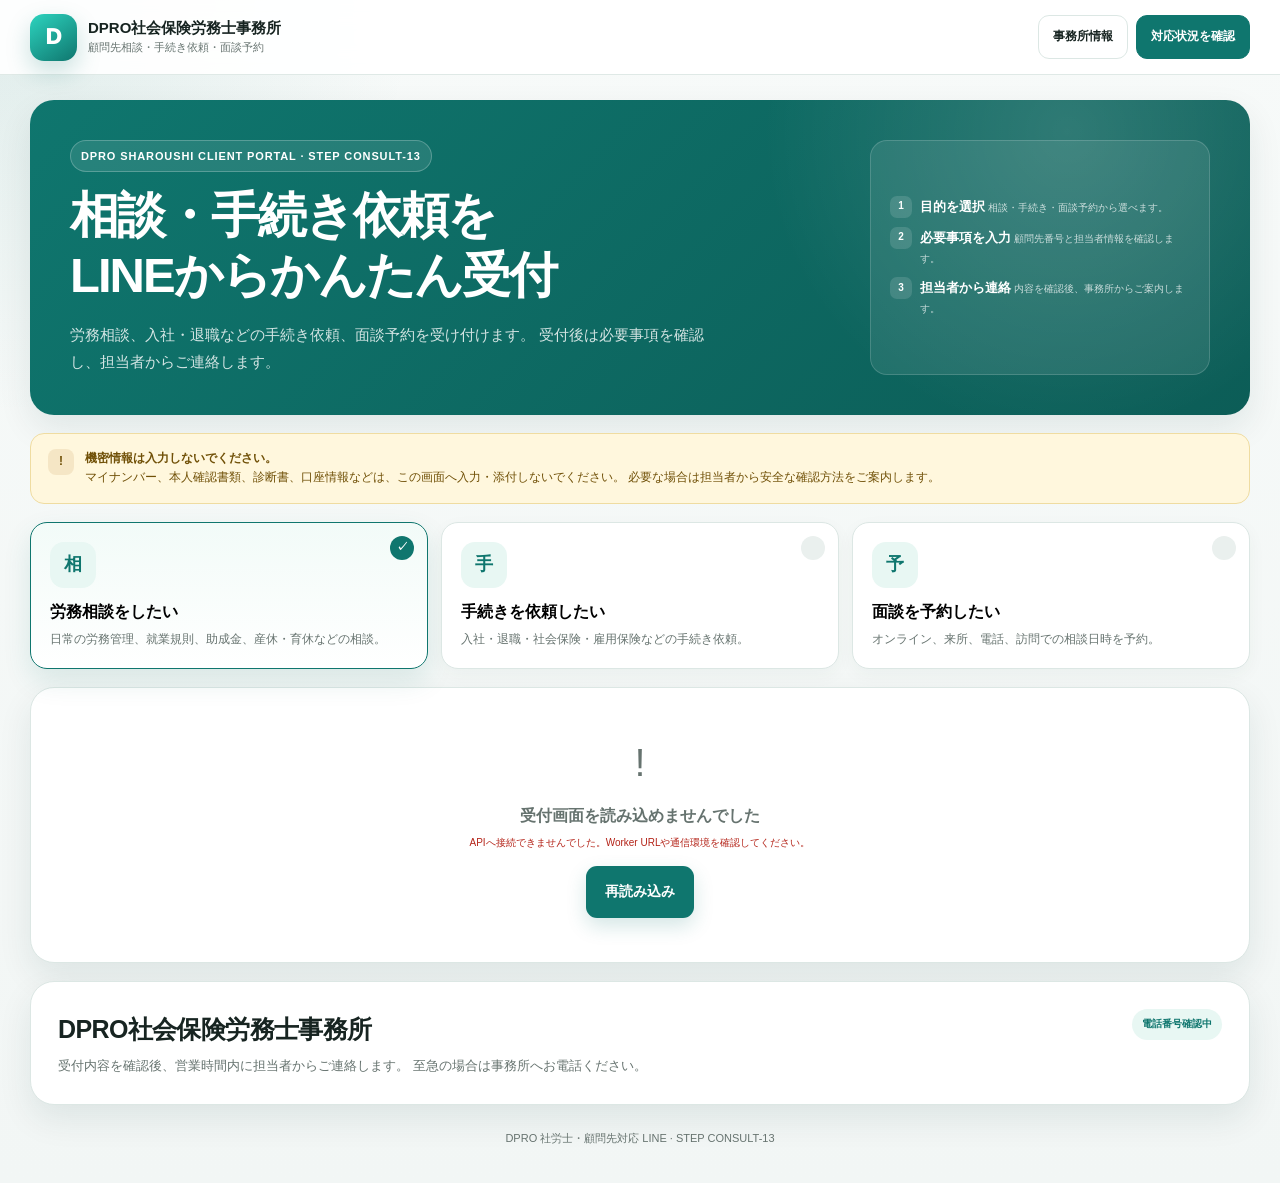
==== commit 2e210509: "Add files via upload" ====
--- a/index.html
+++ b/index.html
@@ -1062,6 +1062,250 @@
         flex: 1 1 100%;
       }
     }
+  
+    /* =========================================================
+       STEP CONSULT-13
+       全画面視認性統一：顧問先受付トップ
+       ========================================================= */
+
+    :root {
+      --content: 1220px;
+    }
+
+    body {
+      font-size: 16px;
+    }
+
+    .topbar-inner {
+      min-height: 74px;
+    }
+
+    .brand-mark {
+      width: 47px;
+      height: 47px;
+      font-size: 22px;
+    }
+
+    .brand-copy strong {
+      font-size: 15px;
+    }
+
+    .brand-copy span {
+      font-size: 11px;
+    }
+
+    .top-link {
+      min-height: 44px;
+      padding: 9px 14px;
+      font-size: 12px;
+    }
+
+    .hero {
+      margin-top: 25px;
+    }
+
+    .hero-inner {
+      grid-template-columns: minmax(0, 1fr) 340px;
+      padding: 40px;
+    }
+
+    .hero-eyebrow {
+      font-size: 11px;
+    }
+
+    .hero h1 {
+      font-size: clamp(34px, 4vw, 49px);
+    }
+
+    .hero p {
+      font-size: 15px;
+      line-height: 1.8;
+    }
+
+    .hero-note {
+      padding: 19px;
+    }
+
+    .hero-note-item {
+      font-size: 12px;
+    }
+
+    .notice {
+      padding: 15px 17px;
+      font-size: 12px;
+    }
+
+    .purpose-grid {
+      gap: 13px;
+    }
+
+    .purpose-card {
+      min-height: 140px;
+      padding: 19px;
+    }
+
+    .purpose-icon {
+      width: 46px;
+      height: 46px;
+      font-size: 18px;
+    }
+
+    .purpose-card strong {
+      font-size: 17px;
+    }
+
+    .purpose-card p {
+      font-size: 12px;
+      line-height: 1.7;
+    }
+
+    .panel {
+      padding: 27px;
+    }
+
+    .panel-header h2 {
+      font-size: 25px;
+    }
+
+    .panel-header p {
+      font-size: 13px;
+    }
+
+    .section {
+      margin-top: 24px;
+    }
+
+    .section-number {
+      width: 35px;
+      height: 35px;
+      font-size: 14px;
+    }
+
+    .section-title strong {
+      font-size: 18px;
+    }
+
+    .section-title span {
+      font-size: 11px;
+    }
+
+    .quick-demo {
+      padding: 15px;
+    }
+
+    .quick-demo strong {
+      font-size: 12px;
+    }
+
+    .quick-btn {
+      min-height: 40px;
+      font-size: 11px;
+    }
+
+    .label {
+      font-size: 13px;
+    }
+
+    .help {
+      font-size: 11px;
+      line-height: 1.7;
+    }
+
+    .input,
+    .select {
+      min-height: 54px;
+      padding: 11px 14px;
+      font-size: 16px;
+    }
+
+    .textarea {
+      min-height: 145px;
+      padding: 13px 14px;
+      font-size: 16px;
+      line-height: 1.8;
+    }
+
+    .choice-item {
+      min-height: 54px;
+      font-size: 13px;
+    }
+
+    .document-box {
+      padding: 17px;
+    }
+
+    .document-list {
+      font-size: 12px;
+    }
+
+    .agreement {
+      padding: 17px;
+      font-size: 12px;
+      line-height: 1.75;
+    }
+
+    .action-bar {
+      padding: 18px;
+    }
+
+    .action-copy strong {
+      font-size: 15px;
+    }
+
+    .action-copy span {
+      font-size: 11px;
+    }
+
+    .btn {
+      min-height: 52px;
+      padding: 11px 18px;
+      font-size: 14px;
+    }
+
+    .footer {
+      font-size: 11px;
+    }
+
+    @media (max-width: 760px) {
+      :root {
+        --content: 100%;
+      }
+
+      body {
+        font-size: 16px;
+      }
+
+      .hero-inner {
+        padding: 25px 20px;
+      }
+
+      .hero h1 {
+        font-size: 31px;
+      }
+
+      .hero p {
+        font-size: 14px;
+      }
+
+      .panel {
+        padding: 21px 16px;
+      }
+
+      .panel-header h2 {
+        font-size: 22px;
+      }
+
+      .purpose-card strong {
+        font-size: 16px;
+      }
+
+      .input,
+      .select,
+      .textarea {
+        font-size: 16px;
+      }
+    }
+
   </style>
 </head>
 <body>
@@ -1086,7 +1330,7 @@
     <section class="hero">
       <div class="hero-inner">
         <div>
-          <div class="hero-eyebrow">DPRO SHAROUSHI CLIENT PORTAL</div>
+          <div class="hero-eyebrow">DPRO SHAROUSHI CLIENT PORTAL · STEP CONSULT-13</div>
           <h1>相談・手続き依頼を<br>LINEからかんたん受付</h1>
           <p>
             労務相談、入社・退職などの手続き依頼、面談予約を受け付けます。
@@ -1516,7 +1760,7 @@
     </main>
 
     <footer class="footer">
-      DPRO 社労士・顧問先対応 LINE · STEP CONSULT-6
+      DPRO 社労士・顧問先対応 LINE · STEP CONSULT-13
     </footer>
   </div>
 
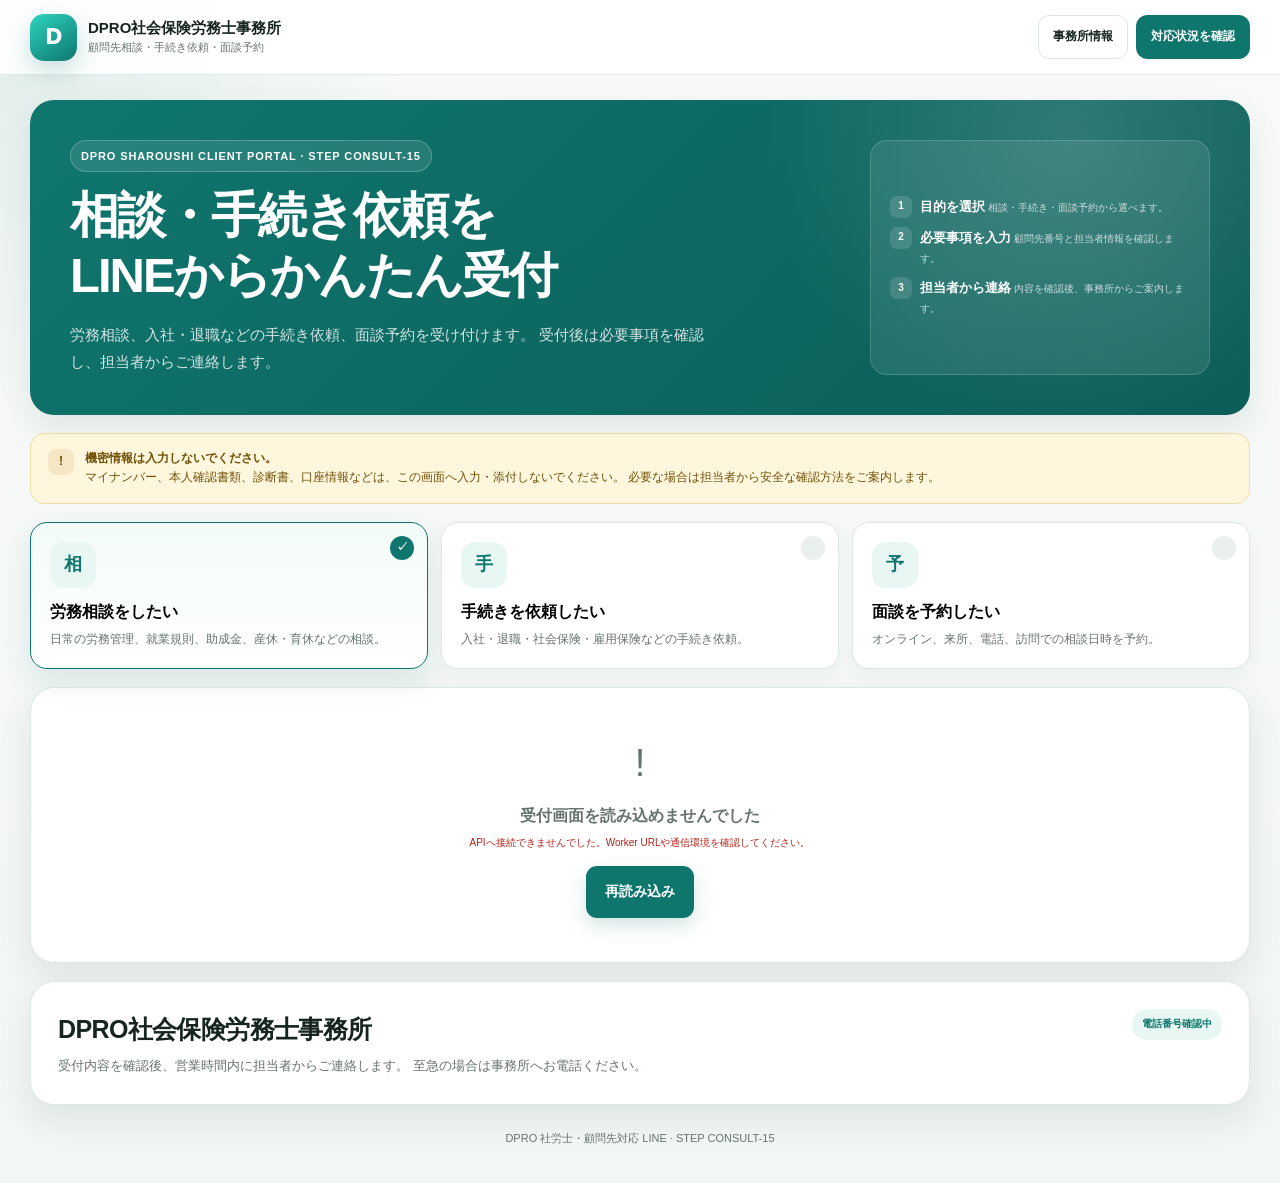
==== commit 600f33b9: "Add files via upload" ====
--- a/index.html
+++ b/index.html
@@ -1064,7 +1064,7 @@
     }
   
     /* =========================================================
-       STEP CONSULT-13
+       STEP CONSULT-15
        全画面視認性統一：顧問先受付トップ
        ========================================================= */
 
@@ -1303,6 +1303,53 @@
       .select,
       .textarea {
         font-size: 16px;
+      }
+    }
+
+  
+
+    /* =========================================================
+       STEP CONSULT-15
+       スマホ表示：ヒーロー2列崩れ修正
+       ========================================================= */
+
+    @media (max-width: 800px) {
+      .hero-inner {
+        grid-template-columns: minmax(0, 1fr);
+        gap: 18px;
+      }
+
+      .hero-inner > * {
+        min-width: 0;
+      }
+
+      .hero h1,
+      .hero p,
+      .hero-note strong,
+      .hero-note span {
+        word-break: normal;
+        overflow-wrap: anywhere;
+      }
+
+      .hero-note {
+        width: 100%;
+        min-width: 0;
+        grid-template-columns: repeat(3, minmax(0, 1fr));
+      }
+    }
+
+    @media (max-width: 560px) {
+      .hero-inner {
+        padding: 24px 19px;
+      }
+
+      .hero h1 {
+        font-size: 30px;
+        line-height: 1.28;
+      }
+
+      .hero-note {
+        grid-template-columns: minmax(0, 1fr);
       }
     }
 
@@ -1330,7 +1377,7 @@
     <section class="hero">
       <div class="hero-inner">
         <div>
-          <div class="hero-eyebrow">DPRO SHAROUSHI CLIENT PORTAL · STEP CONSULT-13</div>
+          <div class="hero-eyebrow">DPRO SHAROUSHI CLIENT PORTAL · STEP CONSULT-15</div>
           <h1>相談・手続き依頼を<br>LINEからかんたん受付</h1>
           <p>
             労務相談、入社・退職などの手続き依頼、面談予約を受け付けます。
@@ -1760,7 +1807,7 @@
     </main>
 
     <footer class="footer">
-      DPRO 社労士・顧問先対応 LINE · STEP CONSULT-13
+      DPRO 社労士・顧問先対応 LINE · STEP CONSULT-15
     </footer>
   </div>
 
